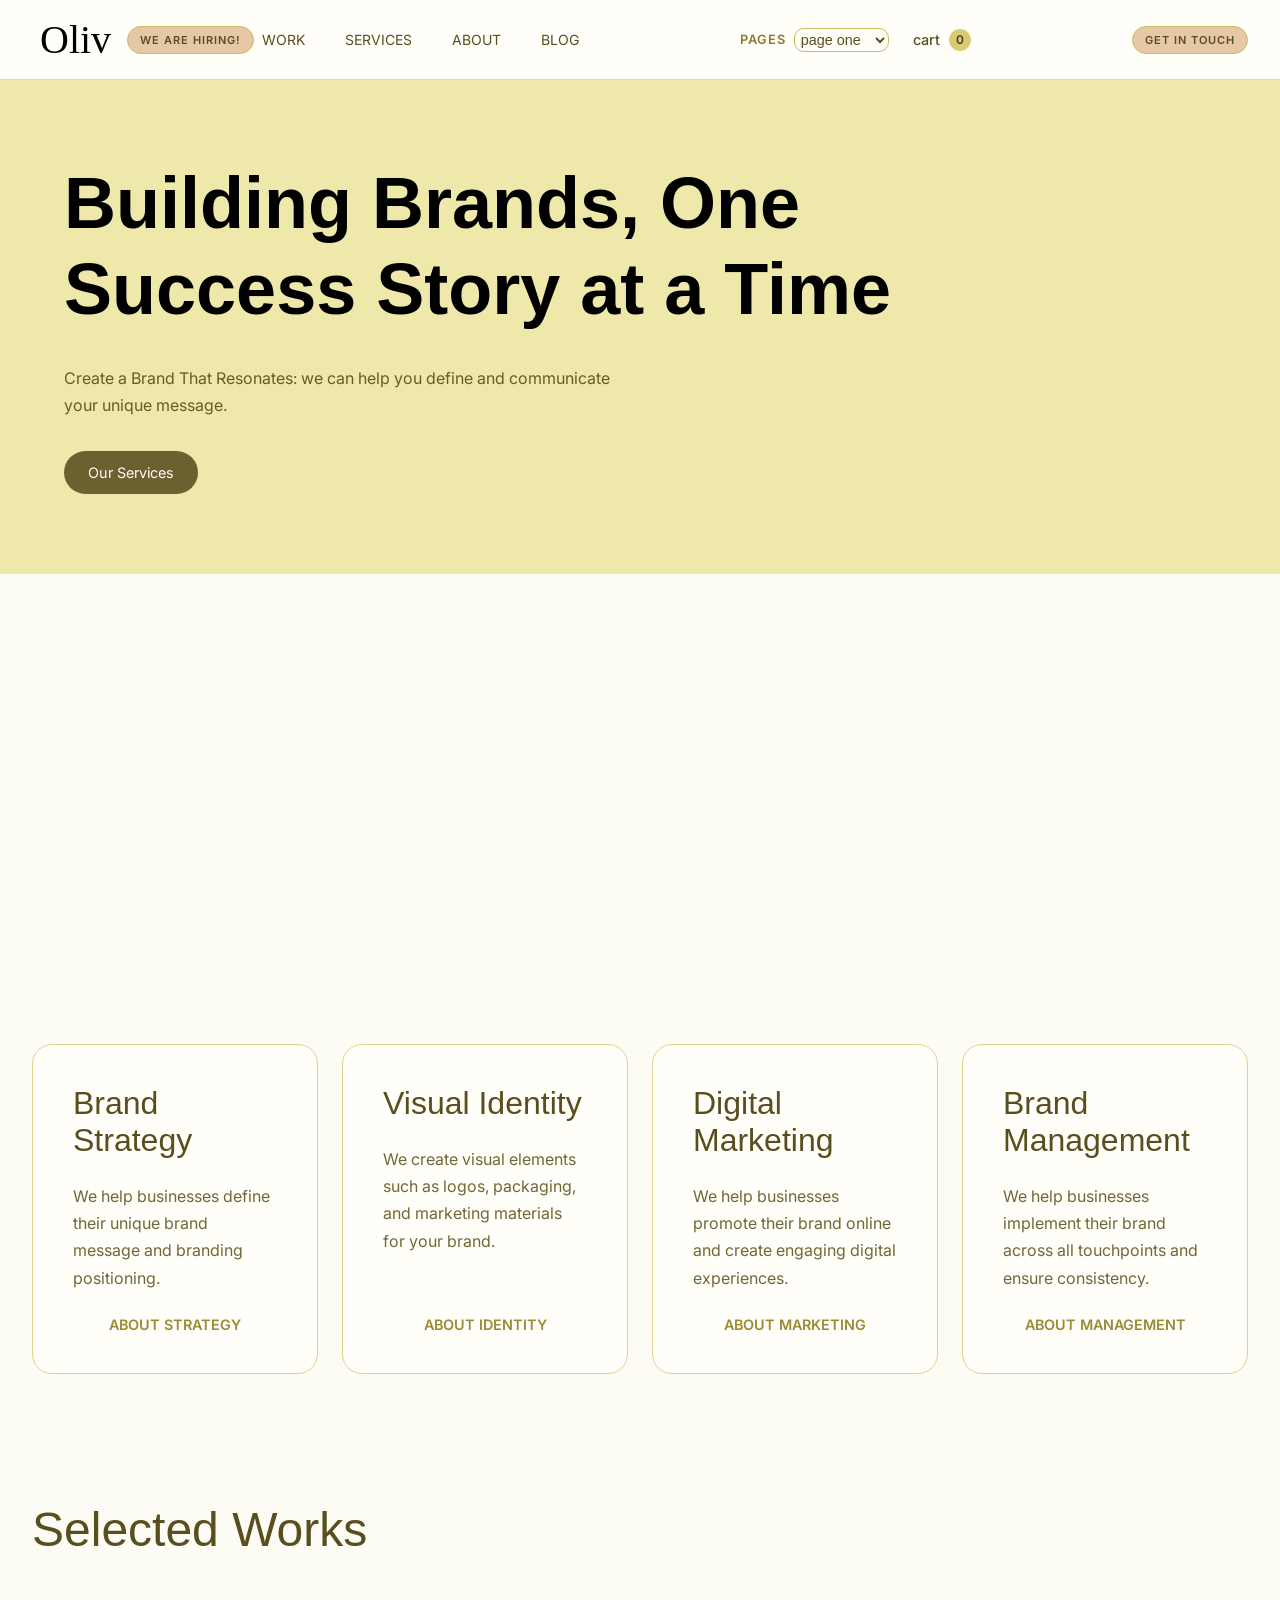
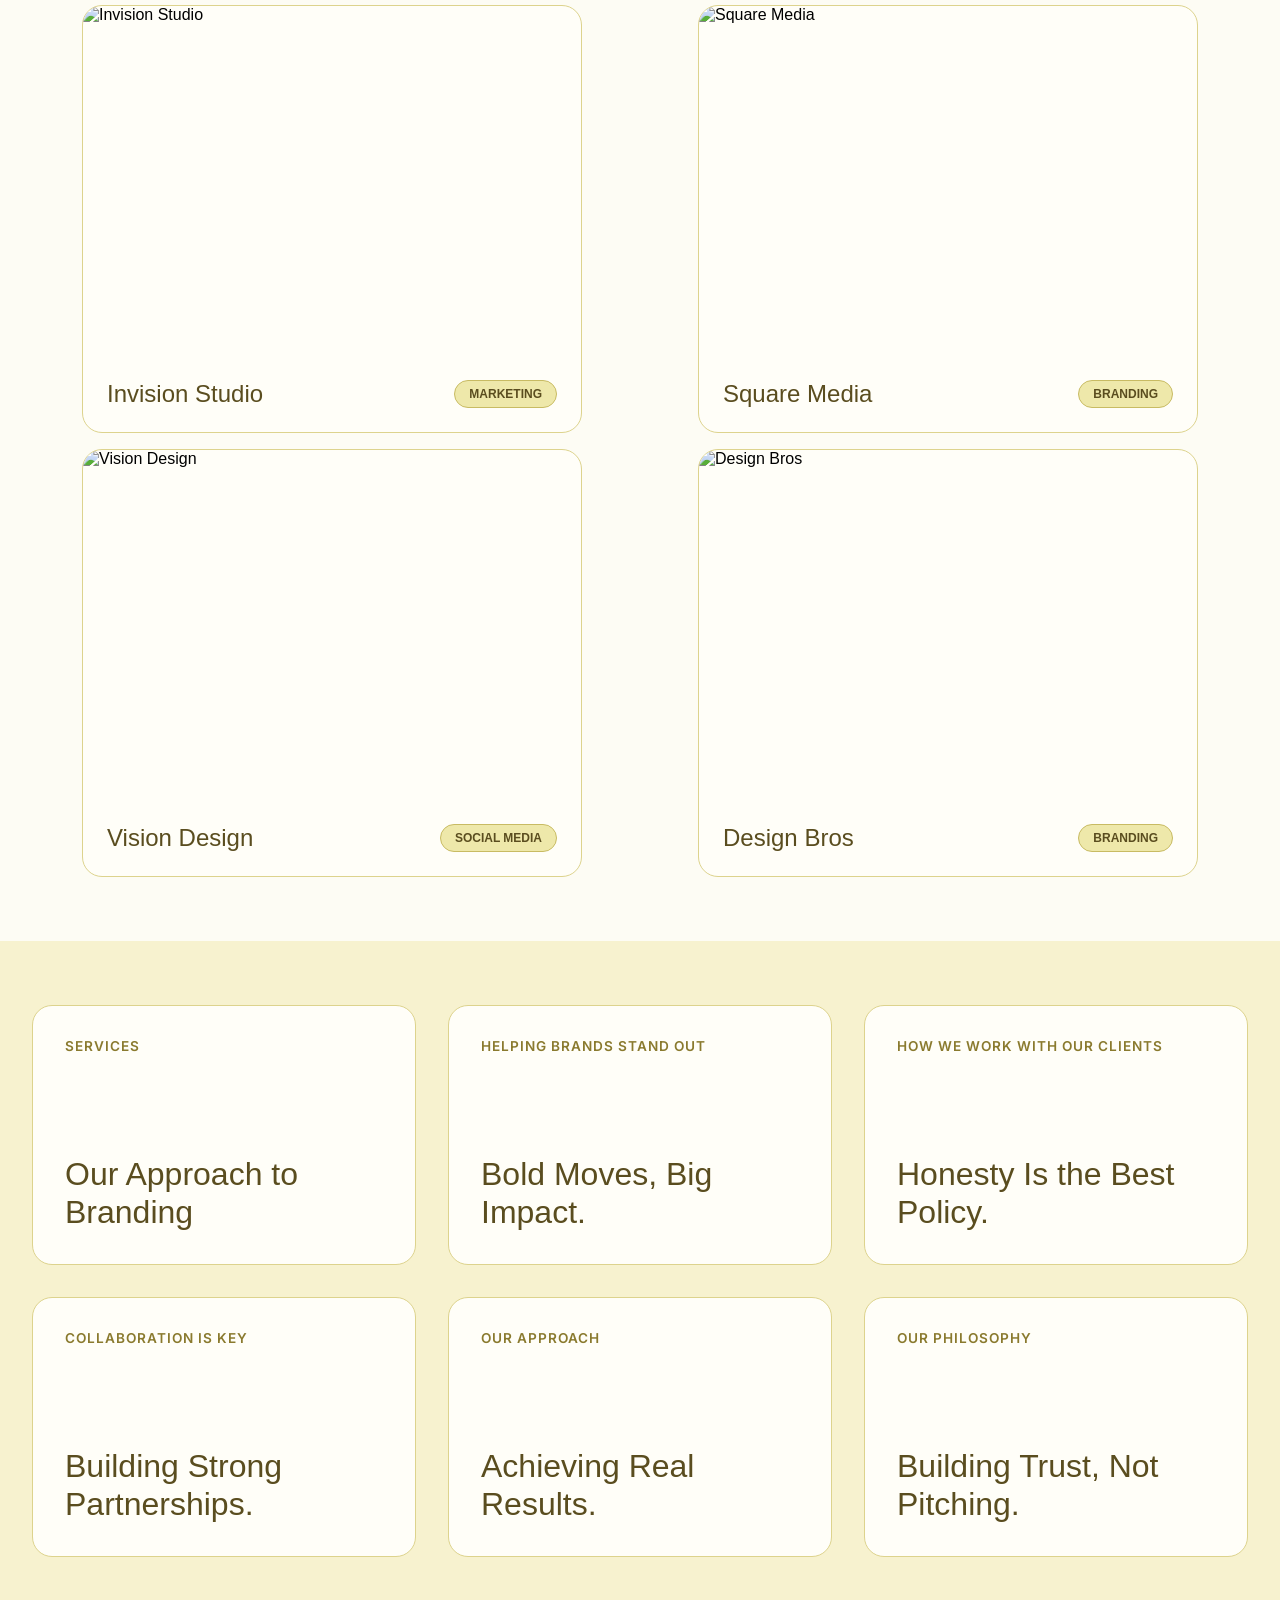
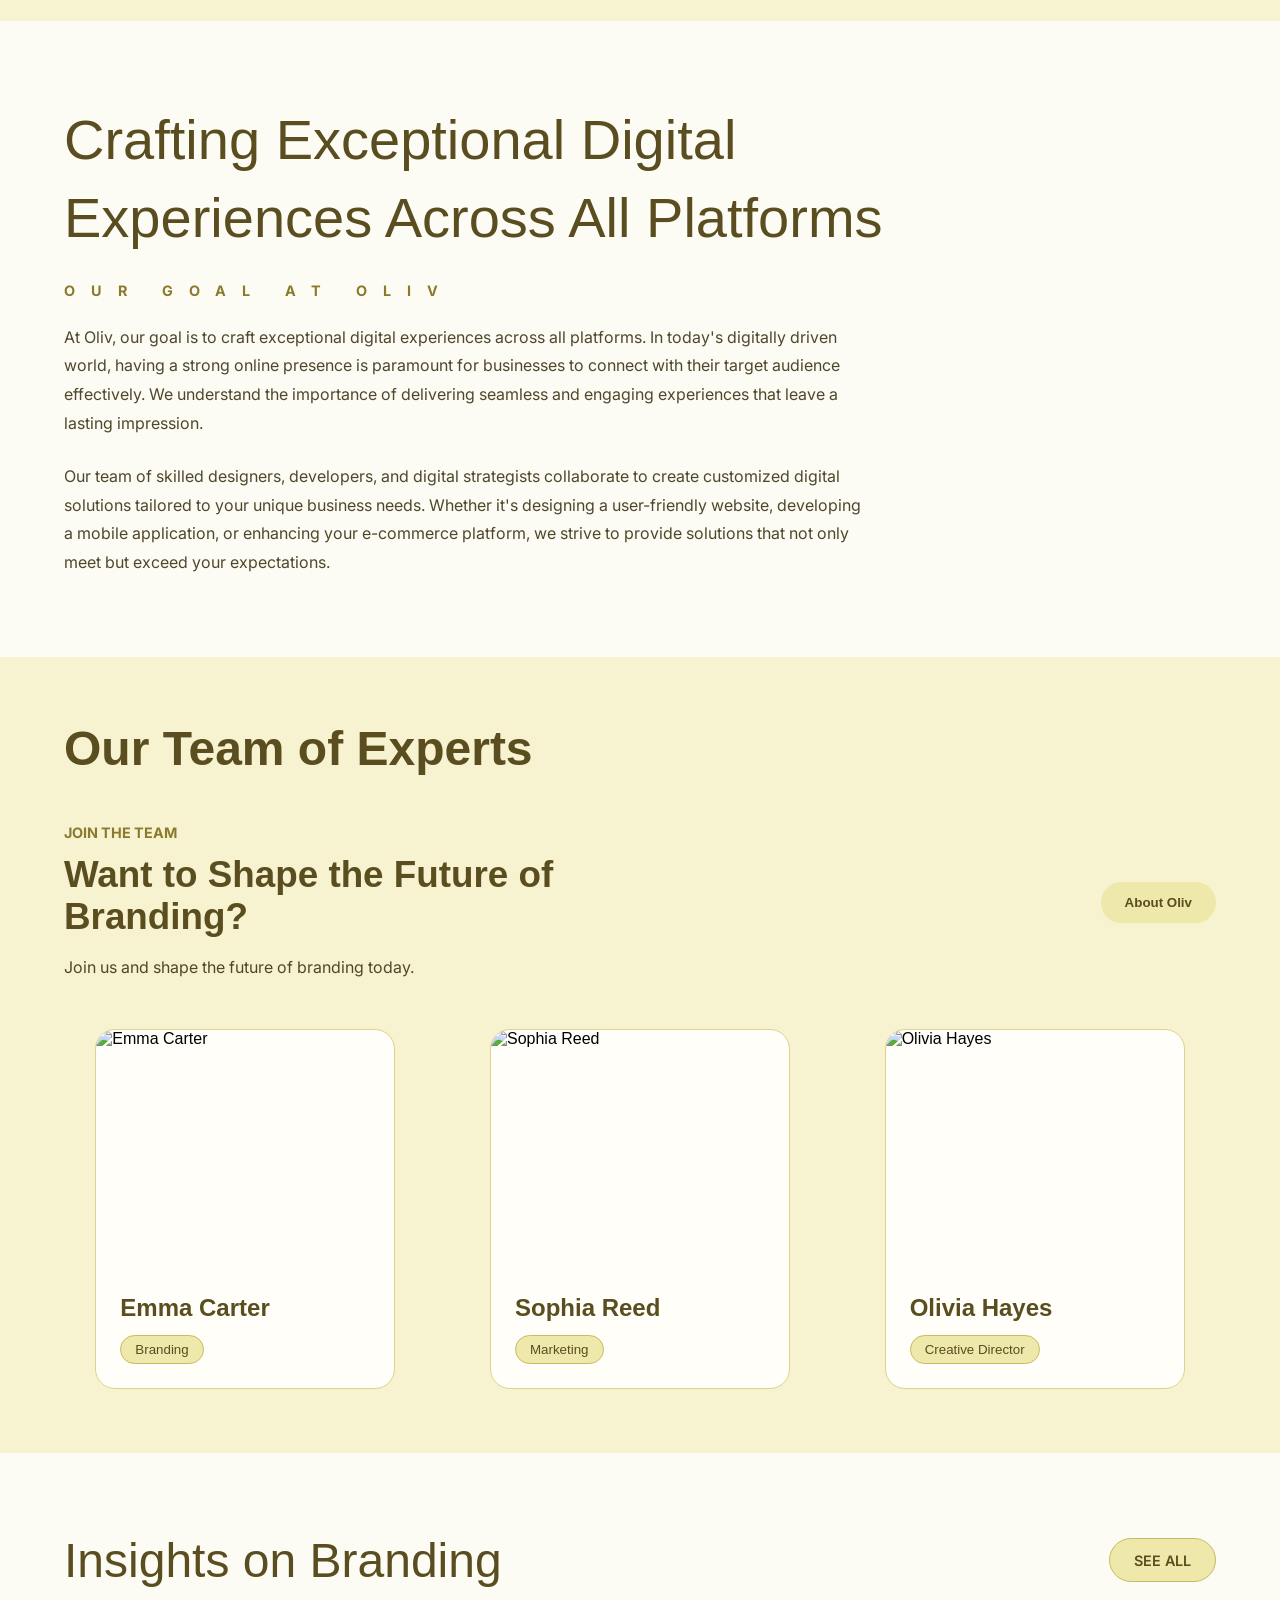
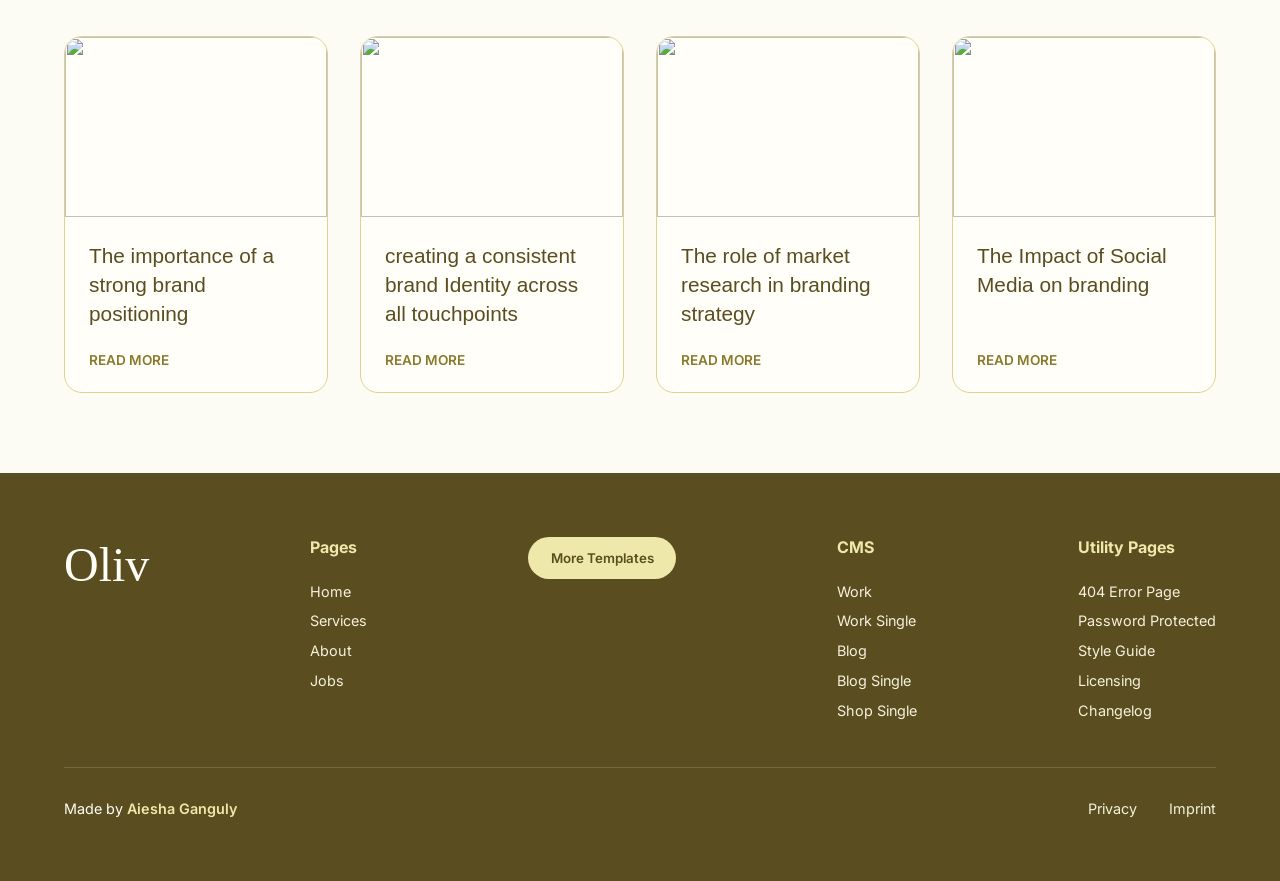
==== oliv-agency/index.html @ 0f74926a "frontend playground repository" ====
<!DOCTYPE html>
<html lang="en">
<head>
  <meta charset="UTF-8">
  <meta name="viewport" content="width=device-width, initial-scale=1.0">
  <title>creative agency portfolio</title>
  <link rel="stylesheet" href="style.css">
  <link rel="stylesheet" href="works.css">
  <link rel="stylesheet" href="responsive.css">
  <link rel="stylesheet" href="https://cdnjs.cloudflare.com/ajax/libs/font-awesome/7.3.0/css/all.min.css" integrity="sha512-ApSLB1Pd3/bZN8fWB/RG9YhN/7bd9Hkf3AGaE2mPfebjrxagjuBtx2GcgdqIlJkUzwylBo61r9Xa9NmgBI0swA==" crossorigin="anonymous" referrerpolicy="no-referrer" />
</head>
<body>
    <nav class="navbar">
  
      <div class="nav-left">
        <h1 class="logo">Oliv</h1>
        <button class="hiring-btn btn">We are hiring!</button>
      </div>
  
      <div class="nav-right">
  
        <div class="nav-links">
          <a href="#">work</a>
          <a href="#">services</a>
          <a href="#">about</a>
          <a href="#">blog</a>
        </div>
  
        <div class="nav-actions">

          <div class="dropdown-group">
            <label for="pages" class="dropdown-label">Pages</label>
  
          <select name="pages" id="pages" class="dropdown">
            <option>page one</option>
            <option>page two</option>
            <option>page three</option>
          </select>
          </div>
  
          <a href="#" class="cart-link">
            cart
            <span class="cart-count">0</span>
          </a>
        </div>
  
        <button class="contact-btn btn">Get in touch</button>
  
      </div>
  
    </nav>

  <main class="main-container">
    <!-- hero section -->

    <section class="hero-section">
      <div class="hero-content">
        <h1 class="hero-title">
          Building Brands, One <br>Success Story at a Time
        </h1>
    
        <p class="hero-description">
          Create a Brand That Resonates: we can help you define and communicate your unique message.
        </p>
    
        <button class="hero-btn">Our Services</button>
      </div>
    </section>

    <!-- cards section -->

    <section class="cards-section">

      <div class="card">
        <h1 class="card-title">Brand Strategy</h1>
        <p class="card-description">
          We help businesses define their unique brand message and branding positioning.
        </p>
        <a href="#" class="card-link">About Strategy</a>
      </div>
    
      <div class="card">
        <h1 class="card-title">Visual Identity</h1>
        <p class="card-description">
          We create visual elements such as logos, packaging, and marketing materials for your brand.
        </p>
        <a href="#" class="card-link">About Identity</a>
      </div>
    
      <div class="card">
        <h1 class="card-title">Digital Marketing</h1>
        <p class="card-description">
          We help businesses promote their brand online and create engaging digital experiences.
        </p>
        <a href="#" class="card-link">About Marketing</a>
      </div>
    
      <div class="card">
        <h1 class="card-title">Brand Management</h1>
        <p class="card-description">
          We help businesses implement their brand across all touchpoints and ensure consistency.
        </p>
        <a href="#" class="card-link">About Management</a>
      </div>
    
    </section>

    <!-- selected works -->

    <section class="works-section">
      <h1 class="works-title">Selected Works</h1>
    
      <div class="works-grid">
    
        <div class="work-card">
          <img src="https://images.unsplash.com/photo-1604759695540-3012f9682c28?q=80&w=870&auto=format&fit=crop"
            alt="Invision Studio"
            class="work-image">
    
          <div class="work-info">
            <h2 class="work-name">Invision Studio</h2>
            <button class="work-btn">Marketing</button>
          </div>
        </div>
    
        <div class="work-card">
          <img src="https://images.unsplash.com/photo-1602576666092-bf6447a729fc?q=80&w=1032&auto=format&fit=crop"
            alt="Square Media"
            class="work-image">
    
          <div class="work-info">
            <h2 class="work-name">Square Media</h2>
            <button class="work-btn">Branding</button>
          </div>
        </div>
    
        <div class="work-card">
          <img
            src="https://images.unsplash.com/photo-1701673738774-e0c92d29741a?q=80&w=424&auto=format&fit=crop"
            alt="Vision Design"
            class="work-image"
          >
    
          <div class="work-info">
            <h2 class="work-name">Vision Design</h2>
            <button class="work-btn">Social Media</button>
          </div>
        </div>
    
        <div class="work-card">
          <img
            src="https://images.unsplash.com/photo-1559028012-481c04fa702d?q=80&w=736&auto=format&fit=crop"
            alt="Design Bros"
            class="work-image"
          >
    
          <div class="work-info">
            <h2 class="work-name">Design Bros</h2>
            <button class="work-btn">Branding</button>
          </div>
        </div>
    
      </div>
    </section>

    <section class="values-section">

      <div class="values-row">
    
        <div class="value-card">
          <h3 class="value-subtitle">Services</h3>
          <h1 class="value-title">Our Approach to Branding</h1>
        </div>
    
        <div class="value-card">
          <h3 class="value-subtitle">Helping Brands Stand Out</h3>
          <h1 class="value-title">Bold Moves, Big Impact.</h1>
        </div>
    
        <div class="value-card">
          <h3 class="value-subtitle">How We Work with Our Clients</h3>
          <h1 class="value-title">Honesty Is the Best Policy.</h1>
        </div>
    
      </div>
    
      <div class="values-row">
    
        <div class="value-card">
          <h3 class="value-subtitle">Collaboration Is Key</h3>
          <h1 class="value-title">Building Strong Partnerships.</h1>
        </div>
    
        <div class="value-card">
          <h3 class="value-subtitle">Our Approach</h3>
          <h1 class="value-title">Achieving Real Results.</h1>
        </div>
    
        <div class="value-card">
          <h3 class="value-subtitle">Our Philosophy</h3>
          <h1 class="value-title">Building Trust, Not Pitching.</h1>
        </div>
    
      </div>
    
    </section>
    
    <section class="about-section">
    
      <h1 class="about-title">
        Crafting Exceptional Digital <br>
        Experiences Across All Platforms
      </h1>
    
      <h3 class="about-subtitle">Our Goal at Oliv</h3>
    
      <p class="about-text">
        At Oliv, our goal is to craft exceptional digital experiences across all platforms. In today's digitally driven world, having a strong online presence is paramount for businesses to connect with their target audience effectively. We understand the importance of delivering seamless and engaging experiences that leave a lasting impression.
      </p>
    
      <p class="about-text">
        Our team of skilled designers, developers, and digital strategists collaborate to create customized digital solutions tailored to your unique business needs. Whether it's designing a user-friendly website, developing a mobile application, or enhancing your e-commerce platform, we strive to provide solutions that not only meet but exceed your expectations.
      </p>
    
    </section>

    <!-- team section -->
    <section class="team-section">

      <h1 class="team-title">Our Team of Experts</h1>
    
      <div class="team-content">
    
        <div class="team-text">
          <h3 class="team-subtitle">Join the Team</h3>
    
          <h2 class="team-heading">
            Want to Shape the Future of Branding?
          </h2>
    
          <p class="team-description">
            Join us and shape the future of branding today.
          </p>
        </div>
    
        <button class="team-btn">About Oliv</button>
    
      </div>
    
      <div class="team-members">
    
        <div class="member-card">
          <img
            src="https://images.unsplash.com/photo-1573496359142-b8d87734a5a2?q=80&w=388&auto=format&fit=crop"
            alt="Emma Carter"
            class="member-image"
          >
    
          <h2 class="member-name">Emma Carter</h2>
    
          <button class="member-role">Branding</button>
        </div>
    
        <div class="member-card">
          <img
            src="https://images.unsplash.com/photo-1573496359142-b8d87734a5a2?q=80&w=388&auto=format&fit=crop"
            alt="Sophia Reed"
            class="member-image"
          >
    
          <h2 class="member-name">Sophia Reed</h2>
    
          <button class="member-role">Marketing</button>
        </div>
    
        <div class="member-card">
          <img
            src="https://images.unsplash.com/photo-1573496359142-b8d87734a5a2?q=80&w=388&auto=format&fit=crop"
            alt="Olivia Hayes"
            class="member-image"
          >
    
          <h2 class="member-name">Olivia Hayes</h2>
    
          <button class="member-role">Creative Director</button>
        </div>
    
      </div>
    
    </section>

    <!-- branding section -->
    <section class="branding-section">

      <div class="branding-header">
        <h1 class="branding-heading">Insights on Branding</h1>

        <button class="branding-btn">see all</button>
      </div>

      <div class="brandcard-set">
        <!-- card 1 -->
      <div class="branding-card">
        <img src="https://images.unsplash.com/photo-1621553845587-dd7094ef9c03?q=80&w=435&auto=format&fit=crop&ixlib=rb-4.1.0&ixid=M3wxMjA3fDB8MHxwaG90by1wYWdlfHx8fGVufDB8fHx8fA%3D%3D" alt="" class="branding-image">
        <h2 class="branding-title">The importance of a strong brand positioning</h2>

        <a href="#" class="branding-link">Read More</a>
      </div>

      <!-- card 2 -->
      <div class="branding-card">
        <img src="https://images.unsplash.com/photo-1608571423902-eed4a5ad8108?q=80&w=387&auto=format&fit=crop&ixlib=rb-4.1.0&ixid=M3wxMjA3fDB8MHxwaG90by1wYWdlfHx8fGVufDB8fHx8fA%3D%3D" alt="" class="branding-image">
        <h2 class="branding-title">creating a consistent brand Identity across all touchpoints</h2>

        <a href="#" class="branding-link">Read More</a>
      </div>

      <!-- card 3 -->
      <div class="branding-card">
        <img src="https://images.unsplash.com/photo-1627384113743-6bd5a479fffd?q=80&w=870&auto=format&fit=crop&ixlib=rb-4.1.0&ixid=M3wxMjA3fDB8MHxwaG90by1wYWdlfHx8fGVufDB8fHx8fA%3D%3D" alt="" class="branding-image">
        <h2 class="branding-title">The role of market research in branding strategy</h2>

        <a href="#" class="branding-link">Read More</a>
      </div>

      <!-- card 4 -->
      <div class="branding-card">
        <img src="https://images.unsplash.com/photo-1643123158477-0c3f990b299d?q=80&w=870&auto=format&fit=crop&ixlib=rb-4.1.0&ixid=M3wxMjA3fDB8MHxwaG90by1wYWdlfHx8fGVufDB8fHx8fA%3D%3D" alt="" class="branding-image">
        <h2 class="branding-title">The Impact of Social Media on branding</h2>

        <a href="#" class="branding-link">Read More</a>
      </div>
      </div>
    </section>
  
  </main>

  <footer class="footer">

    <div class="footer-top">
  
      <div class="footer-brand">
        <h1 class="footer-logo">Oliv</h1>
  
        <div class="social-links">
          <a href="#"><i class="fa-brands fa-instagram"></i></a>
          <a href="#"><i class="fa-brands fa-x-twitter"></i></a>
        </div>
      </div>
  
      <div class="footer-links">
        <h2 class="footer-heading">Pages</h2>
  
        <a href="#">Home</a>
        <a href="#">Services</a>
        <a href="#">About</a>
        <a href="#">Jobs</a>
      </div>
  
      <div class="footer-cta">
        <button class="footer-btn">More Templates</button>
      </div>
  
      <div class="footer-links">
        <h2 class="footer-heading">CMS</h2>
  
        <a href="#">Work</a>
        <a href="#">Work Single</a>
        <a href="#">Blog</a>
        <a href="#">Blog Single</a>
        <a href="#">Shop Single</a>
      </div>
  
      <div class="footer-links">
        <h2 class="footer-heading">Utility Pages</h2>
  
        <a href="#">404 Error Page</a>
        <a href="#">Password Protected</a>
        <a href="#">Style Guide</a>
        <a href="#">Licensing</a>
        <a href="#">Changelog</a>
      </div>
  
    </div>
  
    <div class="footer-bottom">
  
      <p class="footer-copy">
        Made by <span>Aiesha Ganguly</span>
      </p>
  
      <div class="footer-legal">
        <a href="#">Privacy</a>
        <a href="#">Imprint</a>
      </div>
  
    </div>
  
  </footer>
</body>
</html>
---- oliv-agency/style.css ----
@import url(https://fonts.googleapis.com/css?family=Inter:100,200,300,regular,500,600,700,800,900,100italic,200italic,300italic,italic,500italic,600italic,700italic,800italic,900italic);

* {
  margin: 0;
  padding: 0;
  box-sizing: border-box;
}

html,
body {
  width: 100%;
  height: 100%;
  font-family: 'Segoe UI', sans-serif;
}

main {
  width: 100%;
  min-height: 100vh;
  background-color: #fdfcf4;
}

.navbar {
  width: 100%;
  height: 80px;
  padding: 0 2rem;
  display: flex;
  justify-content: space-between;
  align-items: center;
  /* background-color: pink; */
  background-color: #fffef8;
  border-bottom: 1px solid #e3db9d;
}

.nav-left {
  /* background-color: rebeccapurple; */
  display: flex;
  align-items: center;
  /* justify-content: space-around; */
  margin: 8px;
  gap: 1rem;
}

.logo {
  font-size: 40px;
  font-family: 'Times New Roman', Times, serif;
  font-weight: 400;
}

.btn {
  padding: 6px 12px;
  border: 1px solid #c8bb63;
  border-radius: 999px;
  background-color: #e6c8a6;
  color: #5a4d1f;
  font-size: 11px;
  font-weight: 600;
  text-transform: uppercase;
  letter-spacing: 1px;
  cursor: pointer;
  transition: background-color 0.25s ease;
  font-family: Inter;
}

.btn:hover {
  background-color: #e7df95;
}

.btn:active {
  background-color: #ddd47f;
}

.nav-right {
  /* background-color: pink; */
  display: flex;
  flex: 1;
  gap: 2rem;
  justify-content: space-between;
  align-items: center;
  font-family: Inter;
}

.nav-links {
  display: flex;
  align-items: center;
  gap: 2.5rem;
}

.nav-links a {
  text-decoration: none;
  text-transform: uppercase;
  font-size: 14px;
  color: #5a4d1f;
}

.nav-actions {
  display: flex;
  align-items: center;
  gap: 1.5rem;
}

.dropdown-label {
  font-size: 0.8rem;
  font-weight: 600;
  color: #8b7b32;
  text-transform: uppercase;
  letter-spacing: 1px;
}

.dropdown {
  padding: 2px;
  background-color: #fffef6;
  border: 1px solid #c8bb63;
  border-radius: 10px;
  color: #5a4d1f;
  font-size: 0.9rem;
  font-weight: 500;
  cursor: pointer;
  outline: none;
}


.cart-link {
  display: flex;
  align-items: center;
  gap: 0.6rem;
  text-decoration: none;
  color: #5a4d1f;
  font-size: 0.9rem;
  font-weight: 500;
  transition: color 0.25s ease;
}

.cart-link:hover {
  color: #9c8b36;
}

.cart-count {
  width: 22px;
  height: 22px;
  border-radius: 50%;
  background-color: #d8cb74;
  color: #4a3f18;
  display: flex;
  justify-content: center;
  align-items: center;
  font-size: 0.75rem;
  font-weight: 600;
}

.dropdown-group {
  display: flex;
  align-items: center;
  gap: 0.5rem;
}

/* hero section style */

.hero-section {
  width: 100%;
  min-height: 100vh;
  /* background-color: pink; */
}

.hero-content {
  width: 100%;
  background-color: palegoldenrod;
  display: flex;
  flex-direction: column;
  align-items: flex-start;
  padding: 5rem 4rem;
  gap: 2rem;
}

.hero-title {
  font-size: 4.5rem;
  font-weight: bold;
  line-height: 1.2;
}

.hero-description {
  font-size: 1rem;
  line-height: 1.7;
  color: #665b2b;
  max-width: 550px;
  font-family: Inter;
}

.hero-btn {
  padding: 0.8rem 1.5rem;
  border: none;
  border-radius: 999px;
  background-color: #6d6030;
  color: #fffef5;
  font-size: 0.9rem;
  cursor: pointer;
  
  font-family: Inter;
}

/* cards */

.cards-section {
  width: 100%;
  padding: 4rem 2rem;
  background-color: f7f2cf;
  display: grid;
  grid-template-columns: repeat(auto-fit, minmax(240px, 1fr));
  gap: 1.5rem;
}

.card {
  background-color: #fffef8;
  padding: 2.5rem;
  border: 1px solid #ddd38d;
  border-radius: 20px;
  display: flex;
  gap: 1.5rem;
  flex-direction: column;
}

.card-title {
  font-size: 2rem;
  font-weight: 500;
  color: #5a4d1f;
}

.card-description {
  font-family: Inter, sans-serif;
  font-size: 1rem;
  line-height: 1.7;
  color: #726737;
}

.card-link {
  width: fit-content;
  text-decoration: none;
  font-family: Inter, sans-serif;
  font-size: 0.9rem;
  font-weight: 600;
  color: #9c8b36;
  text-transform: uppercase;
  transition: color 0.25s ease;
  margin-top: auto;
  align-self: center;
}

.card-link:hover {
  color: #5a4d1f;
}
---- oliv-agency/works.css ----
.works-section {
  width: 100%;
  padding: 64px 32px;
  /* background-color: pink; */
  background-color: #fdfcf4;
}

.works-title {
  font-size: 3rem;
  margin-bottom: 3rem;
  font-weight: 500;
  color: #5a4d1f;
}

.works-grid {
  display: grid;
  grid-template-columns: repeat(2, 1fr);
  gap: 1rem;
  /* background: red; */
  justify-items: center;
}

.work-card {
  width: 100%;
  max-width: 500px;
  background-color: #fffef8;
  /* background-color: pink; */
  border: 1px solid #ddd38d;
  border-radius: 20px;
  overflow: hidden;
}

.work-image {
  width: 100%;
  height: 350px;
  object-fit: cover;
  display: block;
}

.work-info {
  padding: 1.5rem;
  display: flex;
  justify-content: space-between;
  align-items: center;
}

.work-name {
  font-size: 1.5rem;
  font-weight: 500;
  color: #5a4d1f;
}

.work-btn {
  padding: 6px 14px;
  border: 1px solid #c8bb63;
  border-radius: 999px;
  background-color: palegoldenrod;
  color: #5a4d1f;
  font-size: 0.75rem;
  font-weight: 600;
  text-transform: uppercase;
  cursor: pointer;
  transition: 0.25s ease;
}

.work-btn:hover {
  background-color: #e7df95;
}

/* value section */

.values-section {
  width: 100%;
  padding: 4rem 2rem;
  background-color: #f7f2cf;
  display: flex;
  flex-direction: column;
  gap: 2rem;
}

.values-row {
  display: grid;
  grid-template-columns: repeat(3, 1fr);
  gap: 2rem;
}

.value-card {
  background-color: #fffef8;
  border: 1px solid #ddd38d;
  border-radius: 20px;
  padding: 2rem;
  min-height: 260px;

  display: flex;
  flex-direction: column;
  justify-content: space-between;

  transition: 0.3s ease;
}

.value-card:hover {
  background-color: palegoldenrod;
}

.value-subtitle {
  font-family: Inter, sans-serif;
  font-size: 0.85rem;
  font-weight: 600;
  text-transform: uppercase;
  letter-spacing: 1px;
  color: #8a7a2e;
}

.value-title {
  font-size: 2rem;
  font-weight: 500;
  line-height: 1.2;
  color: #5a4d1f;
}

/* about */
.about-section {
  /* background-color: pink; */
  padding: 5rem 4rem;
  width: 100%;
  display: flex;
  flex-direction: column;
  gap: 1.5rem;
}

.about-title {
  max-width: 900px;
  font-size: 3.5rem;
  line-height: 1.4;
  font-weight: 500;
  color: #5a4d1f;
}

.about-subtitle {
  font-size: 0.9rem;
  text-transform: uppercase;
  letter-spacing: 1rem;
  color: #8a7a2e;
  font-family: Inter;
}

.about-text {
  max-width: 800px;
  font-family: Inter, sans-serif;
  font-size: 1rem;
  line-height: 1.8;
  color: #4f472b;
}

/* footer */

.footer {
  width: 100%;
  padding: 4rem;
  background-color: #5a4d1f;
  color: #fffef8;
}

.footer-top {
  display: flex;
  justify-content: space-between;
  gap: 3rem;
  padding-bottom: 3rem;
  border-bottom: 1px solid rgba(255, 255, 255, 0.15);
}

.footer-brand {
  display: flex;
  flex-direction: column;
  gap: 1.5rem;
}

.footer-logo {
  font-size: 3rem;
  font-weight: 500;
  font-family: 'Times New Roman', Times, serif;
}

.social-links {
  display: flex;
  gap: 1rem;
}

.social-links a {
  color: #fffef8;
  font-size: 1.2rem;
  text-decoration: none;
}

.social-links a:hover {
  color: palegoldenrod;
}

.footer-links {
  display: flex;
  flex-direction: column;
  gap: 0.8rem;
}

.footer-heading {
  font-family: Inter;
  font-size: 1rem;
  margin-bottom: 0.8rem;
  color: palegoldenrod;
}

.footer-links a {
  text-decoration: none;
  color: #f5f1dc;
  font-family: Inter;
  font-size: 0.9rem;
}

.footer-links a:hover {
  color: palegoldenrod;
}

.footer-btn {
  padding: 0.8rem 1.4rem;
  border: none;
  border-radius: 999px;
  background-color: palegoldenrod;
  color: #5a4d1f;
  font-family: Inter;
  font-weight: 600;
  cursor: pointer;
}

.footer-btn:hover {
  background-color: #e7df95;
}

.footer-bottom {
  margin-top: 2rem;
  display: flex;
  justify-content: space-between;
  align-items: center;
}

.footer-copy {
  font-family: Inter;
  font-size: 0.9rem;
}

.footer-copy span {
  color: palegoldenrod;
  font-weight: 600;
}

.footer-legal {
  display: flex;
  gap: 2rem;
}

.footer-legal a {
  text-decoration: none;
  color: #f5f1dc;
  font-family: Inter, sans-serif;
  font-size: 0.9rem;
}

.footer-legal a:hover {
  color: palegoldenrod;
}

/* team section */

.team-section {
  width: 100%;
  padding: 4rem;
  background-color: #f7f2cf;
}

.team-title {
  font-size: 3rem;
  color: #5a4d1f;
  margin-bottom: 3rem;
}

.team-content {
  display: flex;
  justify-content: space-between;
  align-items: center;
  margin-bottom: 3rem;
}

.team-text {
  max-width: 600px;
}

.team-subtitle {
  font-family: Inter, sans-serif;
  font-size: 0.9rem;
  text-transform: uppercase;
  color: #8a7a2e;
  margin-bottom: 0.8rem;
}

.team-heading {
  font-size: 2.3rem;
  color: #5a4d1f;
  margin-bottom: 1rem;
}

.team-description {
  font-family: Inter, sans-serif;
  color: #4f472b;
  line-height: 1.7;
}

.team-btn {
  padding: 0.8rem 1.5rem;
  border: none;
  border-radius: 999px;
  background-color: palegoldenrod;
  color: #5a4d1f;
  font-weight: 600;
  cursor: pointer;
}

.team-members {
  display: grid;
  grid-template-columns: repeat(3, 1fr);
  justify-items: center;
  gap: 2rem;
}

.member-card {
  width: 100%;
  max-width: 300px;
  background-color: #fffef8;
  border: 1px solid #ddd38d;
  border-radius: 20px;
  overflow: hidden;
}

.member-image {
  width: 100%;
  height: 240px;
  object-fit: cover;
  display: block;
}

.member-name {
  margin: 1.5rem 1.5rem 0.8rem;
  color: #5a4d1f;
  font-size: 1.5rem;
}

.member-role {
  margin: 0 1.5rem 1.5rem;
  padding: 6px 14px;
  border: 1px solid #c8bb63;
  border-radius: 999px;
  background-color: palegoldenrod;
  color: #5a4d1f;
  cursor: pointer;
}

/* brand section */
.branding-section {
  width: 100%;
  padding: 5rem 4rem;
  background-color: #fdfcf4;
}

.branding-header {
  display: flex;
  justify-content: space-between;
  align-items: center;
  margin-bottom: 3rem;
}

.branding-heading {
  font-size: 3rem;
  font-weight: 500;
  color: #5a4d1f;
}

.branding-btn {
  padding: 0.8rem 1.5rem;
  border: 1px solid #c8bb63;
  border-radius: 999px;
  background-color: palegoldenrod;
  color: #5a4d1f;
  font-family: Inter, sans-serif;
  font-size: 0.9rem;
  font-weight: 600;
  text-transform: uppercase;
  cursor: pointer;
  transition: background-color 0.25s ease;
}

.branding-btn:hover {
  background-color: #e7df95;
}

.brandcard-set {
  display: grid;
  grid-template-columns: repeat(4, 1fr);
  gap: 2rem;
}

.branding-card {
  background-color: #fffef8;
  border: 1px solid #ddd38d;
  border-radius: 18px;
  overflow: hidden;
  display: flex;
  flex-direction: column;
  transition: 0.25s ease;
}

.branding-card:hover {
  transform: translateY(-6px);
}

.branding-image {
  width: 100%;
  height: 180px;
  object-fit: cover;
}

.branding-title {
  padding: 1.5rem;
  font-size: 1.3rem;
  font-weight: 500;
  color: #5a4d1f;
  line-height: 1.4;
  flex: 1;
}

.branding-link {
  padding: 0 1.5rem 1.5rem;
  text-decoration: none;
  font-family: Inter, sans-serif;
  font-size: 0.85rem;
  font-weight: 600;
  text-transform: uppercase;
  color: #8a7a2e;
  transition: color 0.25s ease;
}

.branding-link:hover {
  color: #5a4d1f;
}
---- oliv-agency/responsive.css ----
/* media queries */

@media (max-width: 992px) {

  .navbar {
    padding: 0 1.5rem;
  }

  .nav-right {
    gap: 1.5rem;
  }

  .nav-links {
    gap: 1rem;
  }

  .nav-links a {
    font-size: 13px;
  }

  .logo {
    font-size: 36px;
  }

  /* vaue section */
  .values-row {
    grid-template-columns: repeat(2, 1fr);
  }

}

@media (max-width: 768px) {

  .navbar {
    padding: 0 1rem;
  }

  .logo {
    font-size: 32px;
  }

  .btn {
    display: none;
  }

  .nav-right {
    gap: 0.8rem;
  }

  .nav-links {
    gap: 0.6rem;
  }

  .nav-links a {
    font-size: 11px;
  }

  .dropdown-label,
  .dropdown,
  .cart-link {
    font-size: 11px;
  }

  .contact-btn {
    padding: 5px 10px;
    font-size: 10px;
  }

  /* card section */
  .cards-section {
    grid-template-columns: 1fr;
    padding: 2rem;
  }

  .card {
    padding: 2rem;
  }

  .card-title {
    font-size: 1.6rem;
  }

  /* values */
  .values-row {
    grid-template-columns: 1fr;
  }

  .values-section {
    padding: 2rem;
  }

  .value-title {
    font-size: 1.6rem;
  }

  .value-card {
    min-height: 220px;
  }

  .about-section {
    padding: 3rem 2rem;
  }

  .about-title {
    font-size: 2.2rem;
  }

  .about-text {
    font-size: 0.95rem;
    line-height: 1.7;
  }

}
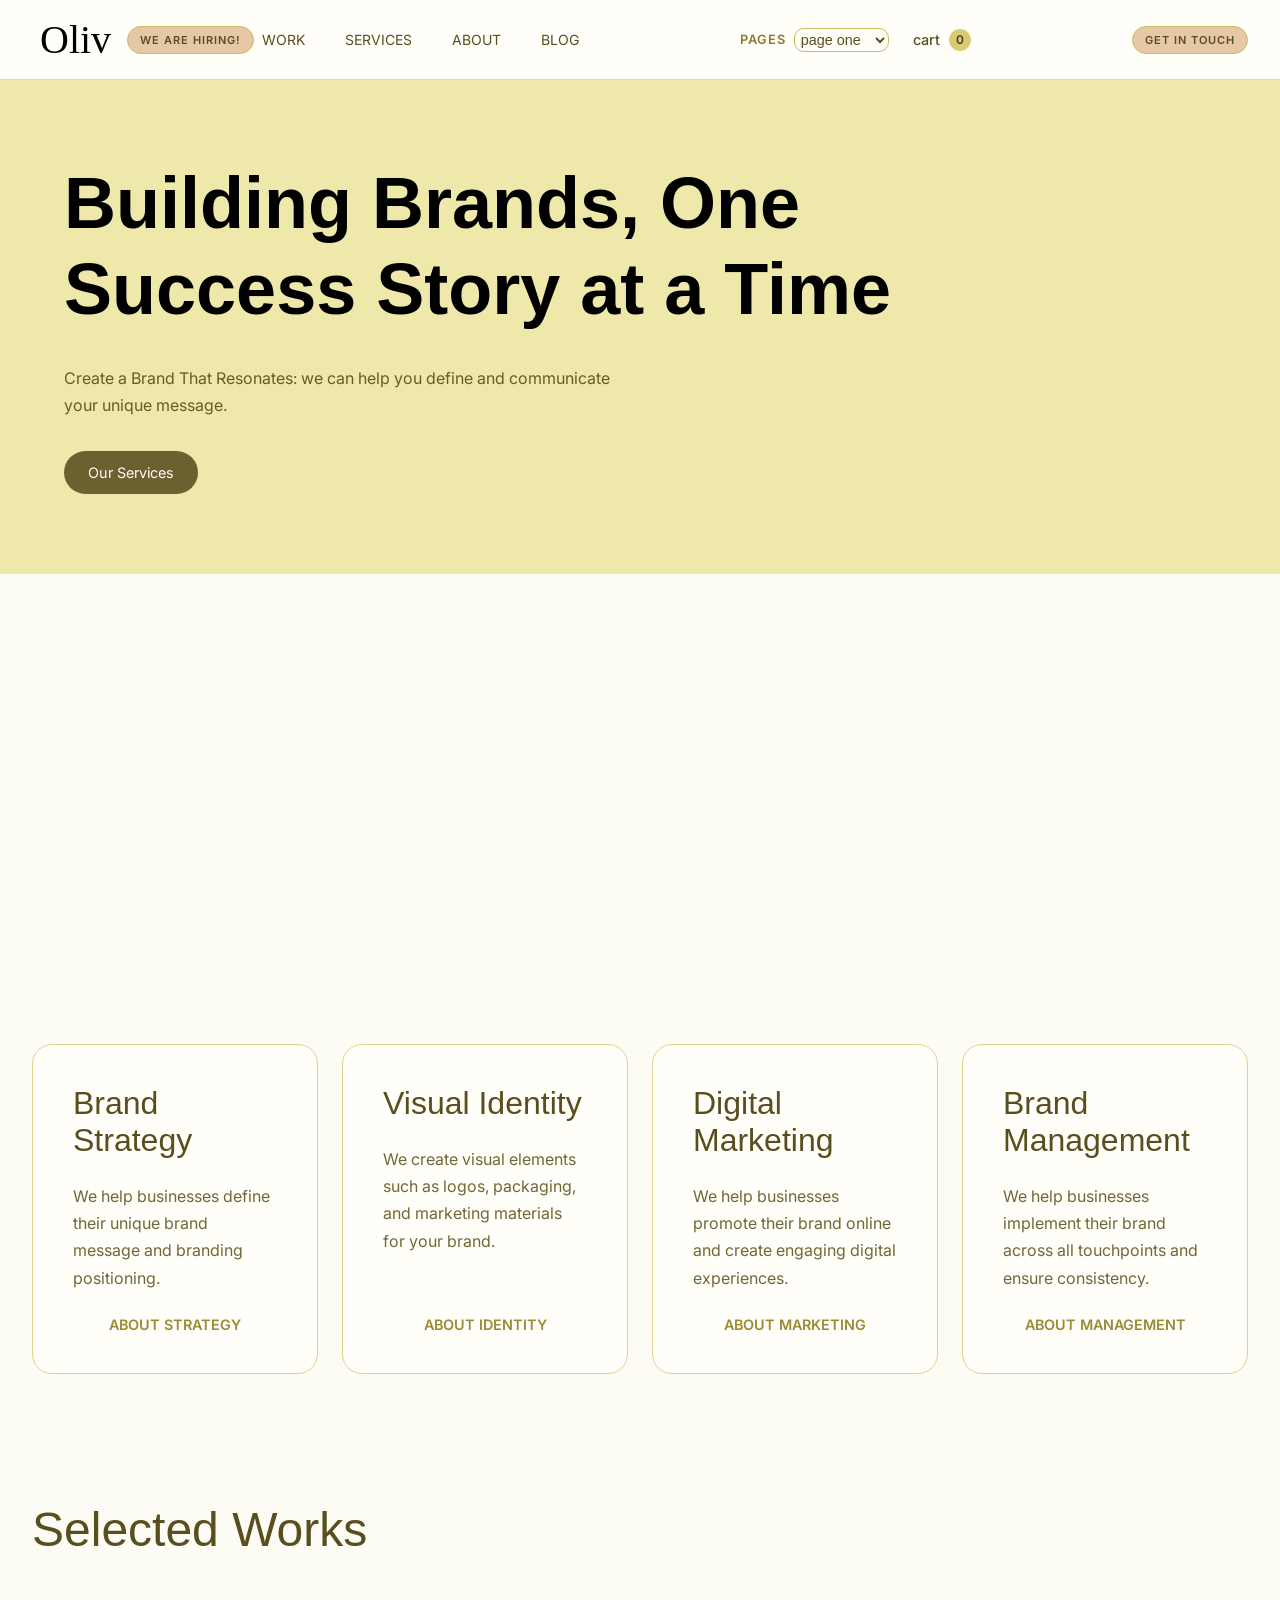
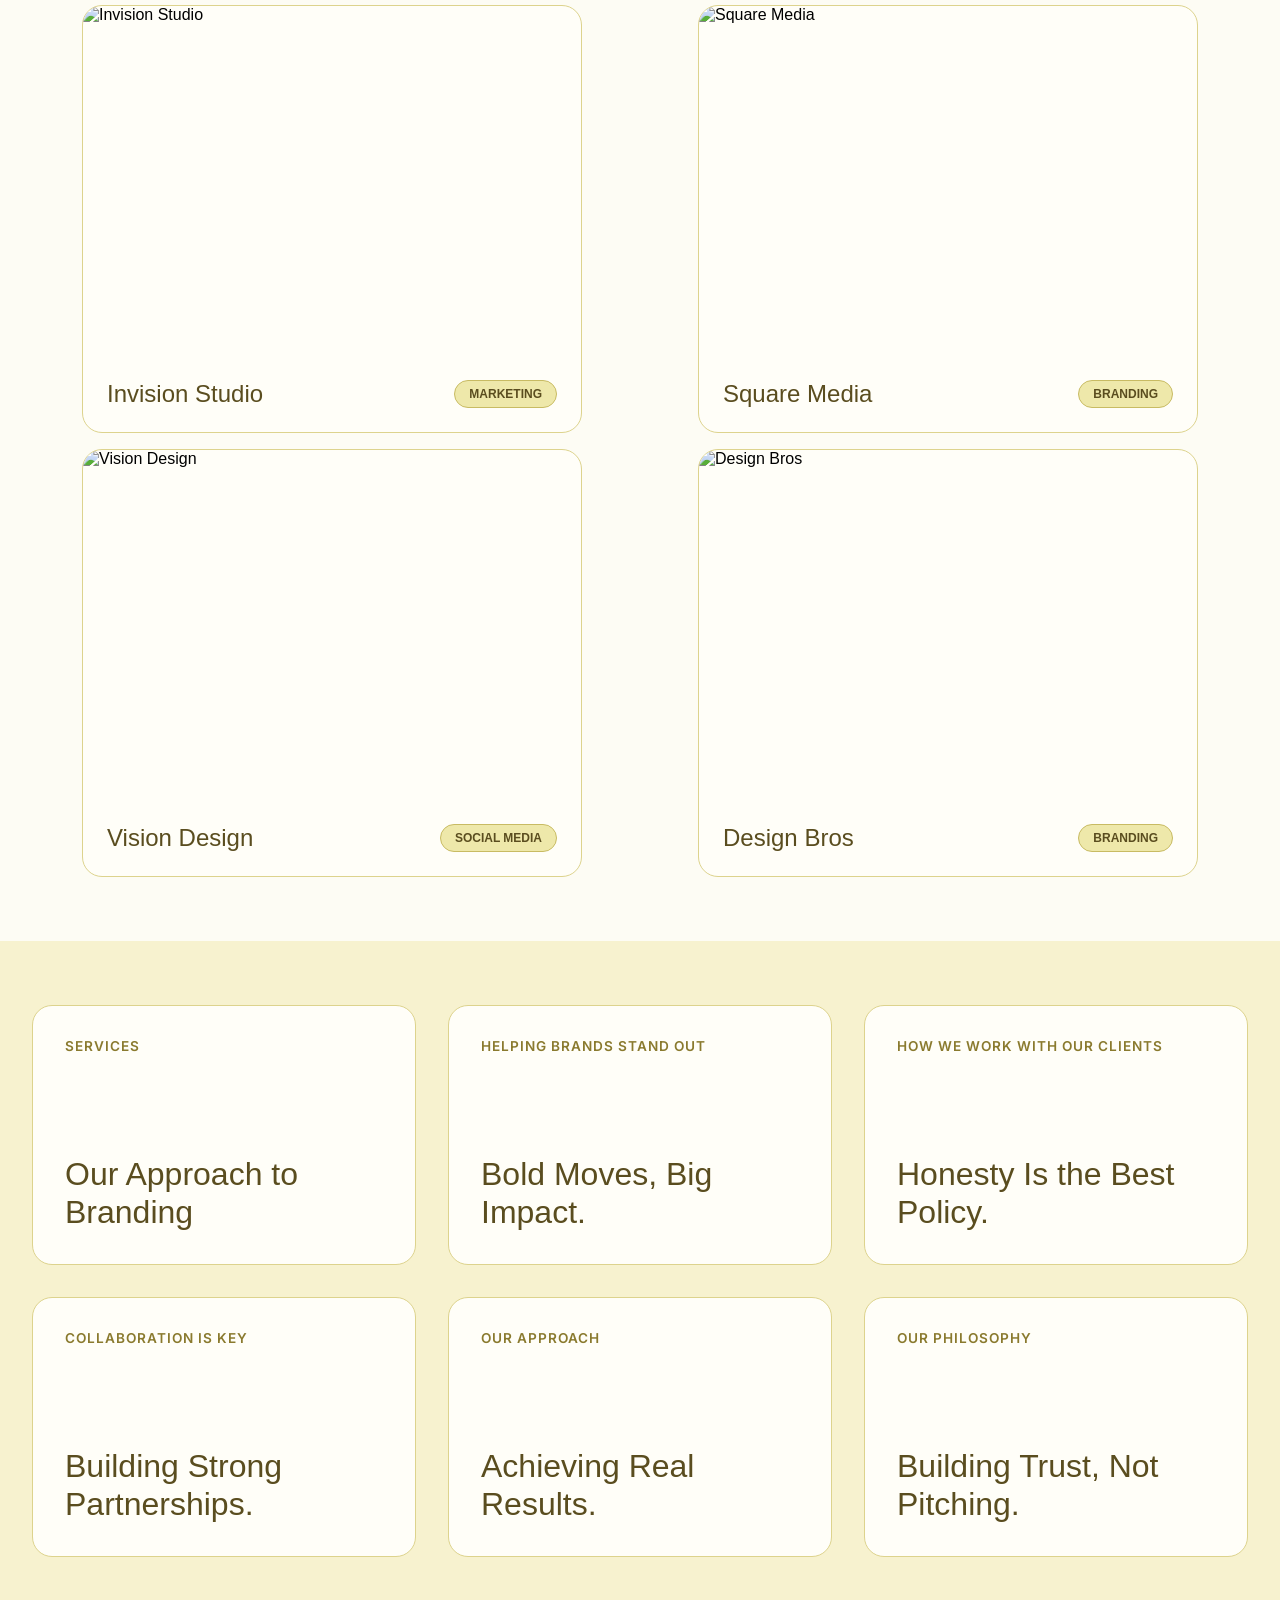
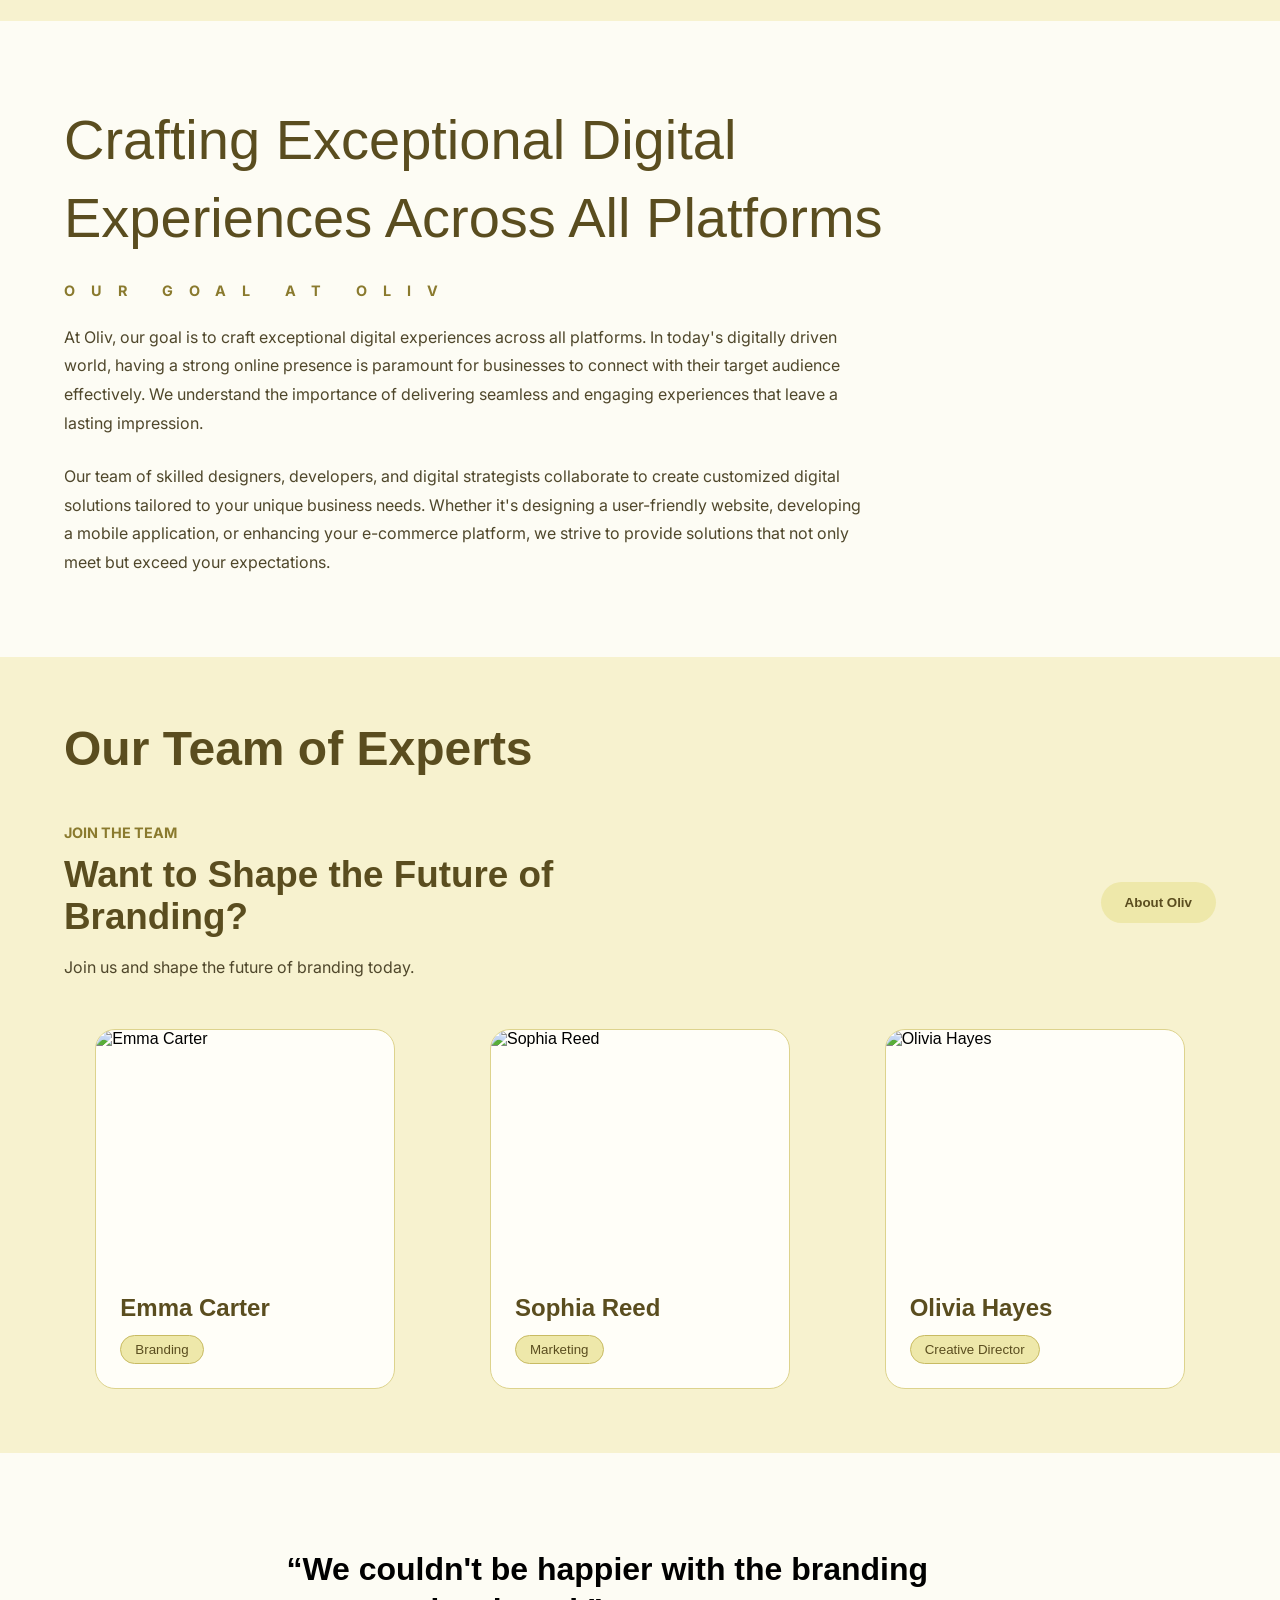
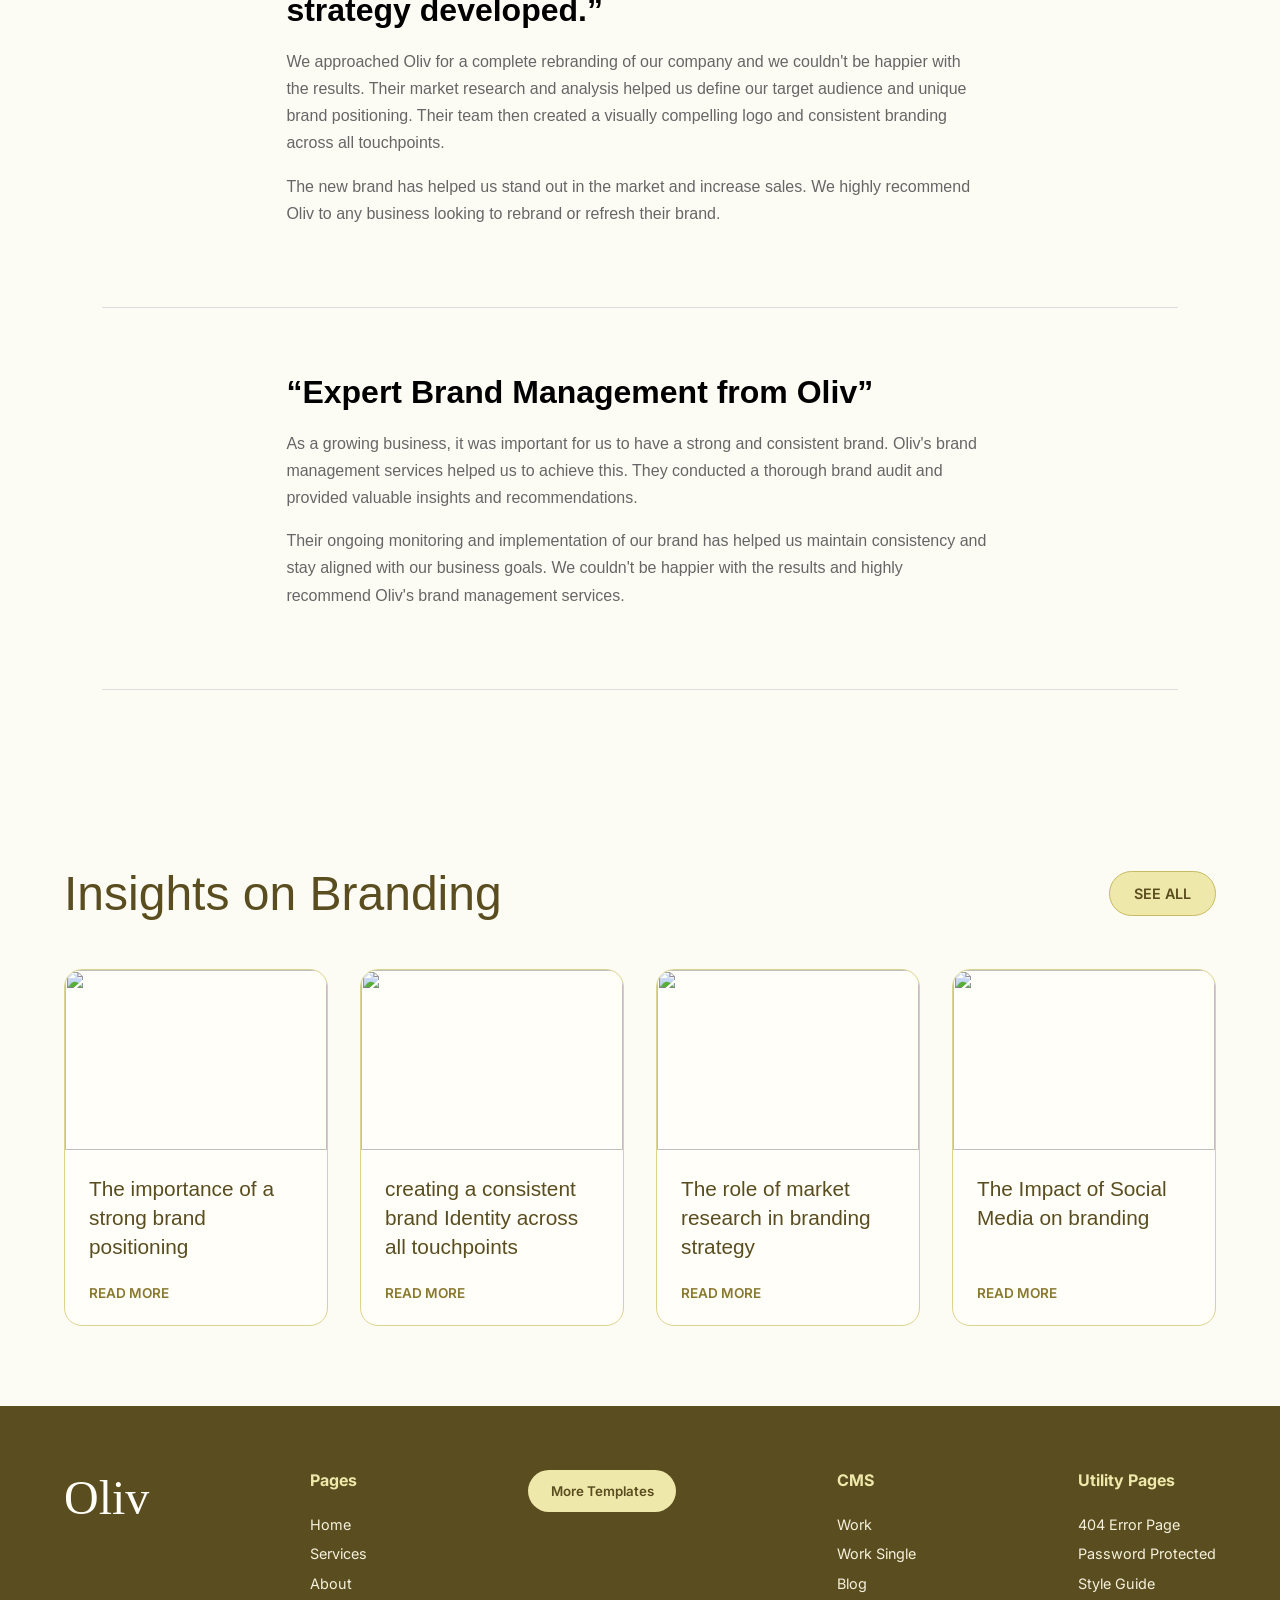
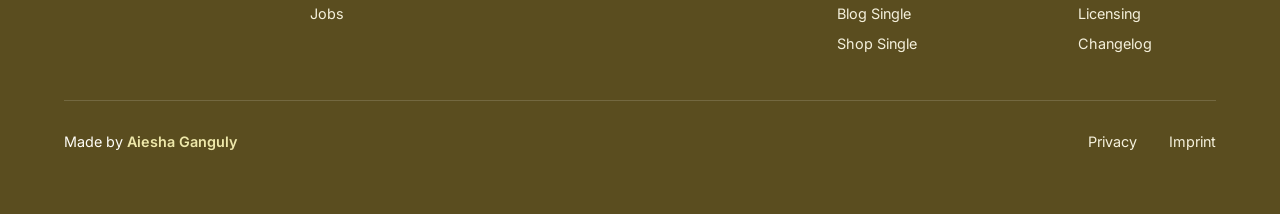
==== commit ccd839af: "feat: add new landing page layouts" ====
--- a/oliv-agency/index.html
+++ b/oliv-agency/index.html
@@ -289,6 +289,38 @@
     
     </section>
 
+    <!-- review sectin -->
+    <section class="review-section">
+
+      <!-- review 1 -->
+      <article class="review-card">
+        <!-- company img -->
+        <img class="company-logo" src="https://cdn.prod.website-files.com/63c3f1995d4c3581bbc944b5/63c418ce6a0062cf2d279e35_client-logo-02.svg" alt="">
+        
+        <div class="review-content">
+          <h1 class="review-title">“We couldn't be happier with the branding strategy developed.”</h1>
+
+          <p class="review-text">We approached Oliv for a complete rebranding of our company and we couldn't be happier with the results. Their market research and analysis helped us define our target audience and unique brand positioning. Their team then created a visually compelling logo and consistent branding across all touchpoints.</p>
+
+          <p class="review-text">The new brand has helped us stand out in the market and increase sales. We highly recommend Oliv to any business looking to rebrand or refresh their brand.</p>
+        </div>
+      </article>
+
+      <!-- review 2 -->
+      <article class="review-card">
+        <!-- company img -->
+        <img class="company-logo" src="https://cdn.prod.website-files.com/63c3f1995d4c3581bbc944b5/63c418cea9dabef95143b0c1_client-logo-06.svg" alt="">
+        
+        <div  class="review-content">
+          <h1  class="review-title">“Expert Brand Management from Oliv”</h1>
+
+          <p class="review-text">As a growing business, it was important for us to have a strong and consistent brand. Oliv's brand management services helped us to achieve this. They conducted a thorough brand audit and provided valuable insights and recommendations.</p>
+
+          <p class="review-text">Their ongoing monitoring and implementation of our brand has helped us maintain consistency and stay aligned with our business goals. We couldn't be happier with the results and highly recommend Oliv's brand management services.</p>
+        </div>
+      </article>
+    </section>
+
     <!-- branding section -->
     <section class="branding-section">
 
--- a/oliv-agency/works.css
+++ b/oliv-agency/works.css
@@ -448,4 +448,39 @@
 
 .branding-link:hover {
   color: #5a4d1f;
+}
+
+/* reviews */
+.review-section {
+  padding: 6rem 8%;
+  display: flex;
+  flex-direction: column;
+  gap: 4rem;
+}
+
+.review-card {
+  display: flex;
+  gap: 4rem;
+  border-bottom: 1px solid #ddd;
+  padding-bottom: 4rem;
+}
+
+.company-logo {
+  width: 120px;
+}
+
+.review-content {
+  max-width: 700px;
+}
+
+.review-title {
+  font-size: 2rem;
+  margin-bottom: 1rem;
+  line-height: 1.3;
+}
+
+.review-text {
+  color: #666;
+  line-height: 1.7;
+  margin-bottom: 1rem;
 }
